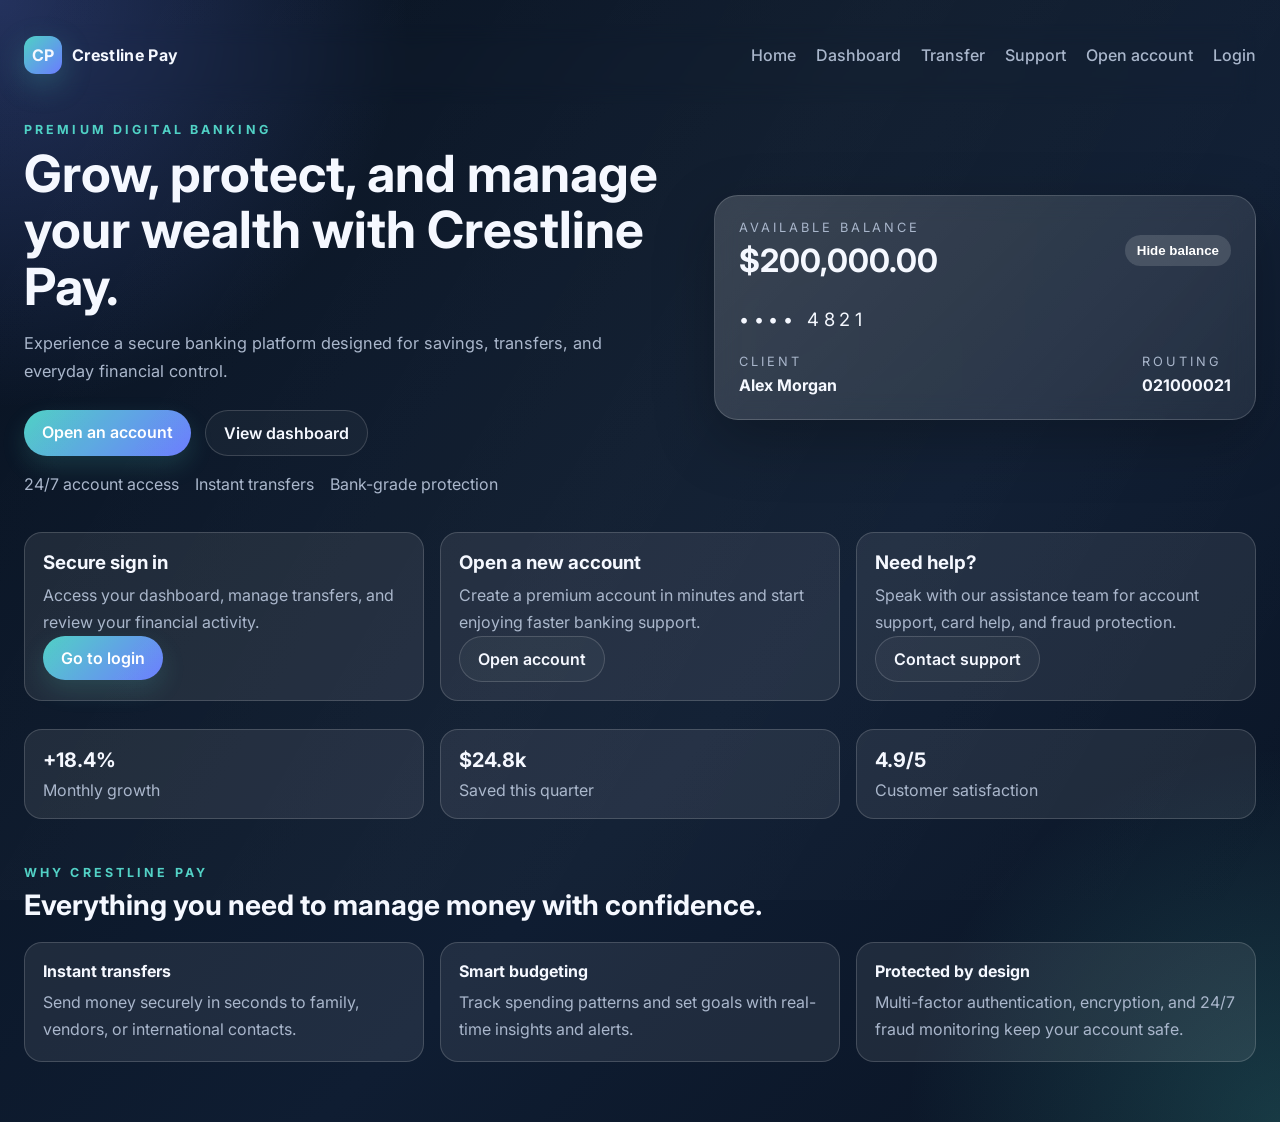
==== index.html @ 993b6856 "Initial banking site upload" ====
<!DOCTYPE html>
<html lang="en">
  <head>
    <meta charset="UTF-8" />
    <meta name="viewport" content="width=device-width, initial-scale=1.0" />
    <title>Crestline Pay</title>
    <meta name="description" content="A professional digital banking experience by Crestline Pay." />
    <link rel="preconnect" href="https://fonts.googleapis.com" />
    <link rel="preconnect" href="https://fonts.gstatic.com" crossorigin />
    <link href="https://fonts.googleapis.com/css2?family=Inter:wght@400;500;600;700;800&display=swap" rel="stylesheet" />
    <link rel="stylesheet" href="styles.css" />
  </head>
  <body>
    <div class="page-shell">
      <header class="topbar">
        <a class="brand" href="index.html">
          <span class="brand-mark">CP</span>
          <span>Crestline Pay</span>
        </a>
        <nav class="nav-links">
          <a href="index.html">Home</a>
          <a href="dashboard.html">Dashboard</a>
          <a href="transfer.html">Transfer</a>
          <a href="support.html">Support</a>
          <a href="open-account.html">Open account</a>
          <a href="login.html">Login</a>
        </nav>
      </header>

      <main>
        <section class="hero">
          <div class="hero-copy">
            <p class="eyebrow">Premium digital banking</p>
            <h1>Grow, protect, and manage your wealth with Crestline Pay.</h1>
            <p class="lead">
              Experience a secure banking platform designed for savings, transfers, and everyday financial control.
            </p>
            <div class="hero-actions">
              <a class="btn btn-primary" href="open-account.html">Open an account</a>
              <a class="btn btn-secondary" href="dashboard.html">View dashboard</a>
            </div>
            <ul class="trust-list">
              <li>24/7 account access</li>
              <li>Instant transfers</li>
              <li>Bank-grade protection</li>
            </ul>
          </div>

          <div class="hero-card">
            <div class="card-top">
              <div>
                <p class="card-label">Available balance</p>
                <h2 id="balanceValue">$200,000.00</h2>
              </div>
              <button id="toggleBalance" class="mini-btn">Hide balance</button>
            </div>
            <div class="card-chip">•••• 4821</div>
            <div class="card-details">
              <div>
                <p class="card-label">Client</p>
                <strong>Alex Morgan</strong>
              </div>
              <div>
                <p class="card-label">Routing</p>
                <strong>021000021</strong>
              </div>
            </div>
          </div>
        </section>

        <section class="action-grid">
          <article class="page-card">
            <h3>Secure sign in</h3>
            <p>Access your dashboard, manage transfers, and review your financial activity.</p>
            <a class="btn btn-primary" href="login.html">Go to login</a>
          </article>
          <article class="page-card">
            <h3>Open a new account</h3>
            <p>Create a premium account in minutes and start enjoying faster banking support.</p>
            <a class="btn btn-secondary" href="open-account.html">Open account</a>
          </article>
          <article class="page-card">
            <h3>Need help?</h3>
            <p>Speak with our assistance team for account support, card help, and fraud protection.</p>
            <a class="btn btn-secondary" href="support.html">Contact support</a>
          </article>
        </section>

        <section class="stats-grid" aria-label="Account highlights">
          <article>
            <strong>+18.4%</strong>
            <span>Monthly growth</span>
          </article>
          <article>
            <strong>$24.8k</strong>
            <span>Saved this quarter</span>
          </article>
          <article>
            <strong>4.9/5</strong>
            <span>Customer satisfaction</span>
          </article>
        </section>

        <section class="feature-section" id="features">
          <div class="section-heading">
            <p class="eyebrow">Why Crestline Pay</p>
            <h3>Everything you need to manage money with confidence.</h3>
          </div>

          <div class="feature-grid">
            <article class="feature-card">
              <h4>Instant transfers</h4>
              <p>Send money securely in seconds to family, vendors, or international contacts.</p>
            </article>
            <article class="feature-card">
              <h4>Smart budgeting</h4>
              <p>Track spending patterns and set goals with real-time insights and alerts.</p>
            </article>
            <article class="feature-card">
              <h4>Protected by design</h4>
              <p>Multi-factor authentication, encryption, and 24/7 fraud monitoring keep your account safe.</p>
            </article>
          </div>
        </section>
      </main>
    </div>

    <script src="script.js"></script>
  </body>
</html>
---- styles.css ----
:root {
  color-scheme: dark;
  --bg: #07111f;
  --panel: rgba(255, 255, 255, 0.08);
  --panel-strong: rgba(255, 255, 255, 0.14);
  --text: #f5f8ff;
  --muted: #a9b6cb;
  --accent: #4fd1c5;
  --accent-2: #6b7cff;
  --border: rgba(255, 255, 255, 0.16);
}

* {
  box-sizing: border-box;
}

body {
  margin: 0;
  font-family: 'Inter', sans-serif;
  color: var(--text);
  background:
    radial-gradient(circle at top left, rgba(111, 136, 255, 0.28), transparent 24%),
    radial-gradient(circle at bottom right, rgba(79, 209, 197, 0.2), transparent 22%),
    linear-gradient(135deg, var(--bg), #0f1d32 60%, #0a1424);
  min-height: 100vh;
  position: relative;
}

body::before {
  content: '';
  position: fixed;
  inset: 0;
  background: linear-gradient(120deg, transparent 0%, rgba(255,255,255,0.03) 50%, transparent 100%);
  pointer-events: none;
}

.page-shell {
  max-width: 1280px;
  margin: 0 auto;
  padding: 24px 24px 60px;
}

.topbar {
  display: flex;
  justify-content: space-between;
  align-items: center;
  padding: 12px 0 30px;
  position: sticky;
  top: 0;
  z-index: 10;
  backdrop-filter: blur(10px);
}

.brand {
  display: flex;
  align-items: center;
  gap: 10px;
  text-decoration: none;
  color: var(--text);
  font-weight: 700;
  letter-spacing: 0.02em;
}

.brand-mark {
  display: grid;
  place-items: center;
  width: 38px;
  height: 38px;
  border-radius: 12px;
  background: linear-gradient(135deg, var(--accent), var(--accent-2));
  box-shadow: 0 10px 30px rgba(79, 209, 197, 0.25);
}

.nav-links {
  display: flex;
  gap: 20px;
  flex-wrap: wrap;
}

.nav-links a {
  color: var(--muted);
  text-decoration: none;
  font-weight: 500;
  transition: color 0.2s ease;
}

.nav-links a:hover {
  color: var(--text);
}

.hero {
  display: grid;
  grid-template-columns: 1.1fr 0.9fr;
  gap: 28px;
  align-items: center;
  padding: 18px 0 28px;
}

.eyebrow {
  margin: 0 0 8px;
  color: var(--accent);
  text-transform: uppercase;
  letter-spacing: 0.25em;
  font-size: 0.78rem;
  font-weight: 700;
}

.hero h1 {
  margin: 0 0 12px;
  font-size: clamp(2rem, 4vw, 3.4rem);
  line-height: 1.1;
}

.lead {
  color: var(--muted);
  font-size: 1.02rem;
  line-height: 1.7;
  max-width: 620px;
  margin-bottom: 24px;
}

.hero-actions {
  display: flex;
  gap: 14px;
  flex-wrap: wrap;
  margin-bottom: 18px;
}

.btn {
  display: inline-block;
  padding: 12px 18px;
  border-radius: 999px;
  text-decoration: none;
  font-weight: 600;
  transition: transform 0.2s ease, box-shadow 0.2s ease;
}

.btn:hover {
  transform: translateY(-2px);
}

.btn-primary {
  background: linear-gradient(135deg, var(--accent), var(--accent-2));
  color: white;
  box-shadow: 0 10px 24px rgba(79, 209, 197, 0.16);
}

.btn-secondary {
  color: var(--text);
  border: 1px solid var(--border);
  background: rgba(255, 255, 255, 0.04);
}

.trust-list {
  list-style: none;
  display: flex;
  gap: 16px;
  padding: 0;
  margin: 0;
  color: var(--muted);
  flex-wrap: wrap;
}

.hero-card {
  padding: 24px;
  border-radius: 24px;
  background: linear-gradient(135deg, rgba(255,255,255,0.16), rgba(255,255,255,0.08));
  border: 1px solid var(--border);
  box-shadow: 0 20px 60px rgba(0, 0, 0, 0.25);
  backdrop-filter: blur(12px);
  animation: fadeUp 0.6s ease both;
}

.card-top, .card-details {
  display: flex;
  justify-content: space-between;
  align-items: center;
}

.card-label {
  margin: 0 0 6px;
  font-size: 0.8rem;
  text-transform: uppercase;
  letter-spacing: 0.23em;
  color: var(--muted);
}

.hero-card h2 {
  margin: 0;
  font-size: 2rem;
}

.mini-btn {
  border: 0;
  border-radius: 999px;
  padding: 8px 12px;
  font-weight: 600;
  color: white;
  background: rgba(255, 255, 255, 0.14);
  cursor: pointer;
}

.card-chip {
  margin: 28px 0 24px;
  font-size: 1.15rem;
  letter-spacing: 0.25em;
}

.dashboard-panel {
  display: grid;
  grid-template-columns: 0.9fr 1.1fr;
  gap: 18px;
  margin: 8px 0 28px;
}

.panel-card {
  background: var(--panel);
  border: 1px solid var(--border);
  border-radius: 20px;
  padding: 20px;
}

.login-card h3, .account-card h3 {
  margin: 0 0 8px;
}

.login-card p, .account-card p, .login-card small {
  color: var(--muted);
}

.login-card form {
  display: grid;
  gap: 12px;
  margin: 16px 0;
}

.login-card input {
  padding: 12px 14px;
  border-radius: 12px;
  border: 1px solid var(--border);
  background: rgba(255, 255, 255, 0.06);
  color: var(--text);
}

.login-card button {
  padding: 12px 14px;
  border: 0;
  border-radius: 12px;
  background: linear-gradient(135deg, var(--accent), var(--accent-2));
  color: white;
  font-weight: 700;
  cursor: pointer;
}

.dashboard-header {
  display: flex;
  justify-content: space-between;
  align-items: center;
  margin-bottom: 16px;
}

.status-pill, .pill {
  padding: 7px 10px;
  border-radius: 999px;
  background: rgba(79, 209, 197, 0.18);
  color: var(--accent);
  font-size: 0.85rem;
}

.summary-grid {
  display: grid;
  grid-template-columns: repeat(3, minmax(0, 1fr));
  gap: 12px;
  margin-bottom: 16px;
}

.summary-grid article {
  padding: 12px;
  border-radius: 14px;
  background: rgba(255, 255, 255, 0.05);
}

.summary-grid strong {
  font-size: 1.1rem;
}

.transaction-box {
  padding: 14px;
  border-radius: 14px;
  background: rgba(255, 255, 255, 0.05);
}

.transaction-title {
  display: flex;
  justify-content: space-between;
  align-items: center;
  margin-bottom: 10px;
}

.transaction-title a {
  color: var(--accent);
  text-decoration: none;
}

.transaction-box ul {
  list-style: none;
  padding: 0;
  margin: 0;
  display: grid;
  gap: 10px;
}

.transaction-box li {
  display: flex;
  justify-content: space-between;
  color: var(--muted);
}

.transaction-box strong {
  color: var(--text);
}

.stats-grid {
  display: grid;
  grid-template-columns: repeat(3, minmax(0, 1fr));
  gap: 16px;
  margin: 14px 0 34px;
}

.stats-grid article, .feature-card, .page-card, .form-card, .dashboard-card {
  background: var(--panel);
  border: 1px solid var(--border);
  border-radius: 18px;
  padding: 18px;
  transition: transform 0.2s ease, border-color 0.2s ease;
}

.stats-grid article:hover, .feature-card:hover, .page-card:hover, .form-card:hover, .dashboard-card:hover {
  transform: translateY(-3px);
  border-color: rgba(79, 209, 197, 0.45);
}

.stats-grid strong {
  display: block;
  font-size: 1.25rem;
  margin-bottom: 8px;
}

.stats-grid span {
  color: var(--muted);
}

.feature-section {
  padding-top: 12px;
}

.section-heading h3 {
  font-size: clamp(1.4rem, 2.2vw, 1.8rem);
  margin: 4px 0 20px;
}

.feature-grid {
  display: grid;
  grid-template-columns: repeat(3, minmax(0, 1fr));
  gap: 16px;
}

.feature-card h4, .page-card h3, .form-card h3, .dashboard-card h3 {
  margin: 0 0 8px;
}

.feature-card p, .page-card p, .form-card p {
  margin: 0;
  color: var(--muted);
  line-height: 1.7;
}

.action-grid {
  display: grid;
  grid-template-columns: repeat(3, minmax(0, 1fr));
  gap: 16px;
  margin: 10px 0 28px;
}

.form-card form {
  display: grid;
  gap: 12px;
  margin-top: 14px;
}

.form-card input,
.form-card select,
.form-card textarea {
  width: 100%;
  padding: 12px 14px;
  border-radius: 12px;
  border: 1px solid var(--border);
  background: rgba(255, 255, 255, 0.06);
  color: var(--text);
}

.form-card button {
  border: 0;
  border-radius: 12px;
  padding: 12px 14px;
  font-weight: 700;
  color: white;
  cursor: pointer;
  background: linear-gradient(135deg, var(--accent), var(--accent-2));
}

.dashboard-layout {
  display: grid;
  grid-template-columns: 0.95fr 1.05fr;
  gap: 16px;
}

.dashboard-card .card-row {
  display: flex;
  justify-content: space-between;
  align-items: center;
  margin-bottom: 10px;
}

.quick-actions {
  display: flex;
  gap: 10px;
  flex-wrap: wrap;
  margin: 14px 0;
}

.quick-actions a {
  text-decoration: none;
}

.service-list {
  display: grid;
  gap: 10px;
  margin-top: 12px;
}

.service-list div {
  padding: 12px 14px;
  border-radius: 12px;
  background: rgba(255, 255, 255, 0.05);
}

.dashboard-shell {
  display: grid;
  grid-template-columns: 280px 1fr;
  gap: 20px;
  margin-top: 10px;
}

.sidebar {
  background: linear-gradient(160deg, rgba(79, 209, 197, 0.16), rgba(107, 124, 255, 0.14));
  border: 1px solid var(--border);
  border-radius: 24px;
  padding: 20px;
  box-shadow: 0 18px 45px rgba(0,0,0,0.18);
}

.sidebar h3 {
  margin: 0 0 8px;
}

.sidebar ul {
  list-style: none;
  padding: 0;
  margin: 16px 0 0;
  display: grid;
  gap: 10px;
}

.sidebar li {
  padding: 10px 12px;
  border-radius: 12px;
  background: rgba(255,255,255,0.06);
  color: var(--muted);
}

.metric-grid {
  display: grid;
  grid-template-columns: repeat(3, minmax(0, 1fr));
  gap: 16px;
  margin-bottom: 16px;
}

.metric-card {
  padding: 18px;
  border-radius: 18px;
  background: var(--panel);
  border: 1px solid var(--border);
}

.metric-card strong {
  display: block;
  font-size: 1.25rem;
  margin-top: 8px;
}

.chart-card {
  padding: 20px;
  border-radius: 20px;
  background: var(--panel);
  border: 1px solid var(--border);
}

.chart-bars {
  display: flex;
  align-items: flex-end;
  gap: 12px;
  height: 180px;
  margin-top: 16px;
}

.chart-bars div {
  flex: 1;
  border-radius: 12px 12px 4px 4px;
  background: linear-gradient(180deg, var(--accent), var(--accent-2));
  min-height: 26px;
  animation: rise 0.8s ease forwards;
  opacity: 0.9;
}

.chart-bars span {
  display: block;
  margin-top: 8px;
  text-align: center;
  color: var(--muted);
  font-size: 0.85rem;
}

.success-text {
  color: var(--accent);
  font-weight: 600;
}

@keyframes fadeUp {
  from {
    opacity: 0;
    transform: translateY(12px);
  }
  to {
    opacity: 1;
    transform: translateY(0);
  }
}

@keyframes rise {
  from {
    height: 0;
    opacity: 0;
  }
  to {
    opacity: 0.9;
  }
}

@media (max-width: 860px) {
  .hero,
  .dashboard-panel,
  .feature-grid,
  .stats-grid,
  .action-grid,
  .dashboard-layout,
  .metric-grid,
  .dashboard-shell {
    grid-template-columns: 1fr;
  }

  .hero {
    gap: 20px;
  }
}

@media (max-width: 600px) {
  .topbar {
    flex-direction: column;
    align-items: flex-start;
    gap: 10px;
  }

  .page-shell {
    padding: 18px 16px 40px;
  }

  .nav-links {
    gap: 12px;
    flex-wrap: wrap;
  }

  .summary-grid {
    grid-template-columns: 1fr;
  }
}
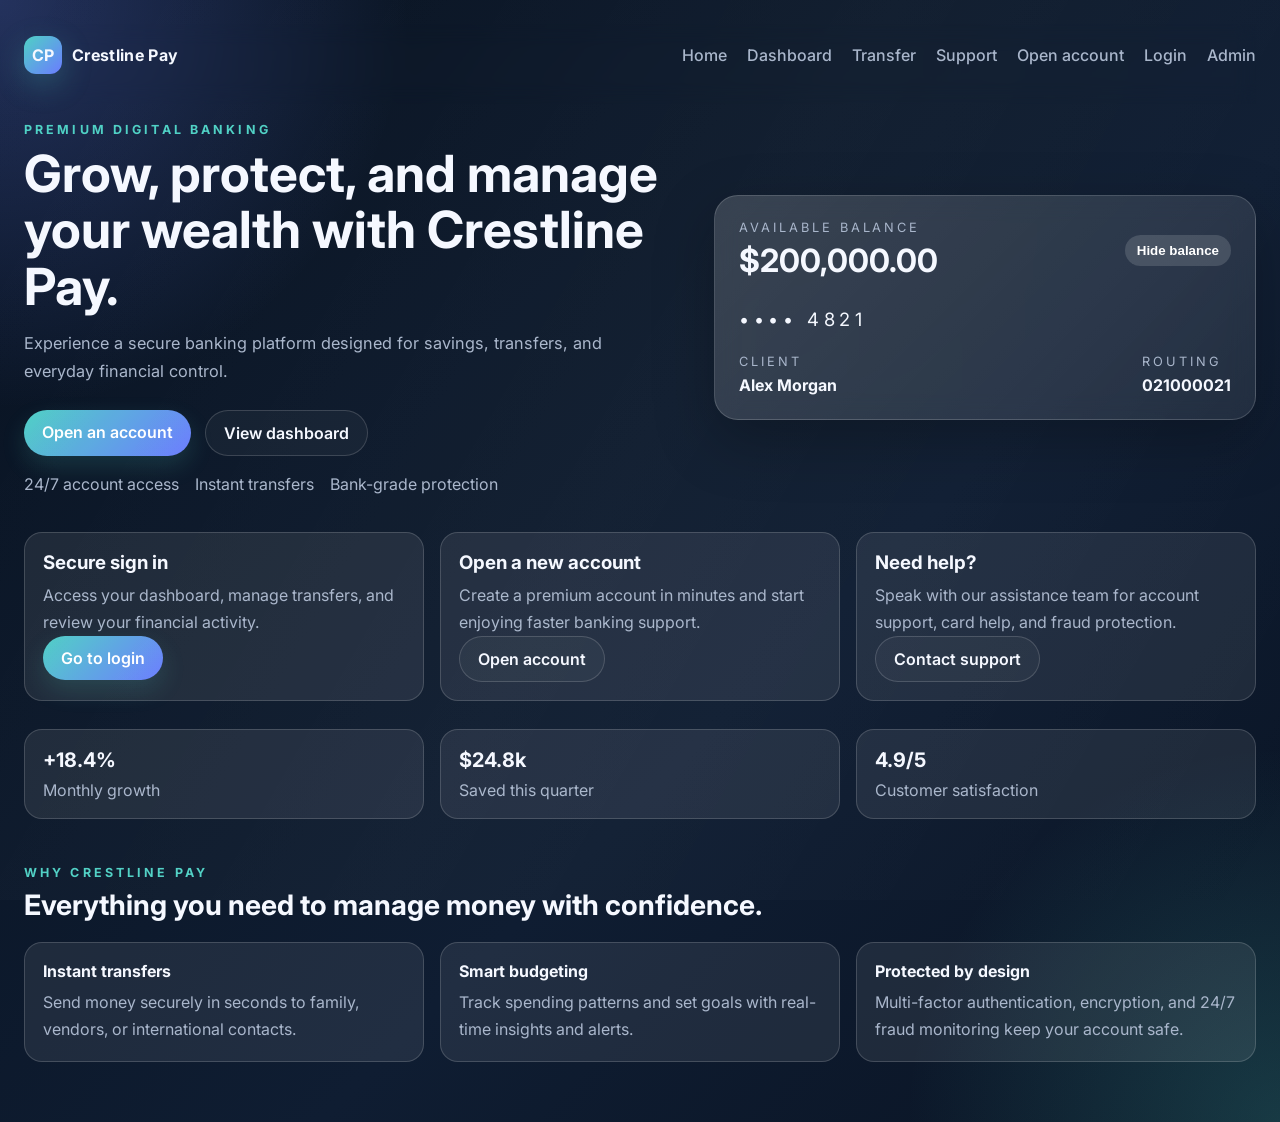
==== commit 4bbf71d4: "Add admin portal links" ====
--- a/index.html
+++ b/index.html
@@ -24,6 +24,7 @@
           <a href="support.html">Support</a>
           <a href="open-account.html">Open account</a>
           <a href="login.html">Login</a>
+          <a href="admin-login.html">Admin</a>
         </nav>
       </header>
 
--- a/styles.css
+++ b/styles.css
@@ -536,6 +536,68 @@
   font-weight: 600;
 }
 
+.auth-center {
+  display: grid;
+  place-items: center;
+  min-height: 65vh;
+}
+
+.auth-card {
+  width: min(100%, 520px);
+  padding: 28px;
+  border-radius: 24px;
+  background: var(--panel);
+  border: 1px solid var(--border);
+  box-shadow: 0 20px 60px rgba(0, 0, 0, 0.2);
+}
+
+.helper-text {
+  color: var(--muted);
+  font-size: 0.92rem;
+  margin-top: 10px;
+}
+
+.error-text {
+  color: #ff7f90;
+  margin-top: 10px;
+  font-weight: 600;
+}
+
+.admin-grid {
+  display: grid;
+  grid-template-columns: 1.2fr 0.8fr;
+  gap: 18px;
+}
+
+.admin-card {
+  background: var(--panel);
+  border: 1px solid var(--border);
+  border-radius: 22px;
+  padding: 20px;
+  box-shadow: 0 18px 45px rgba(0, 0, 0, 0.16);
+}
+
+.admin-card.wide {
+  grid-column: 1 / -1;
+}
+
+.admin-card table {
+  width: 100%;
+  border-collapse: collapse;
+  margin-top: 10px;
+}
+
+.admin-card th,
+.admin-card td {
+  text-align: left;
+  padding: 10px 8px;
+  border-bottom: 1px solid rgba(255,255,255,0.08);
+}
+
+.compact {
+  margin-top: 12px;
+}
+
 @keyframes fadeUp {
   from {
     opacity: 0;
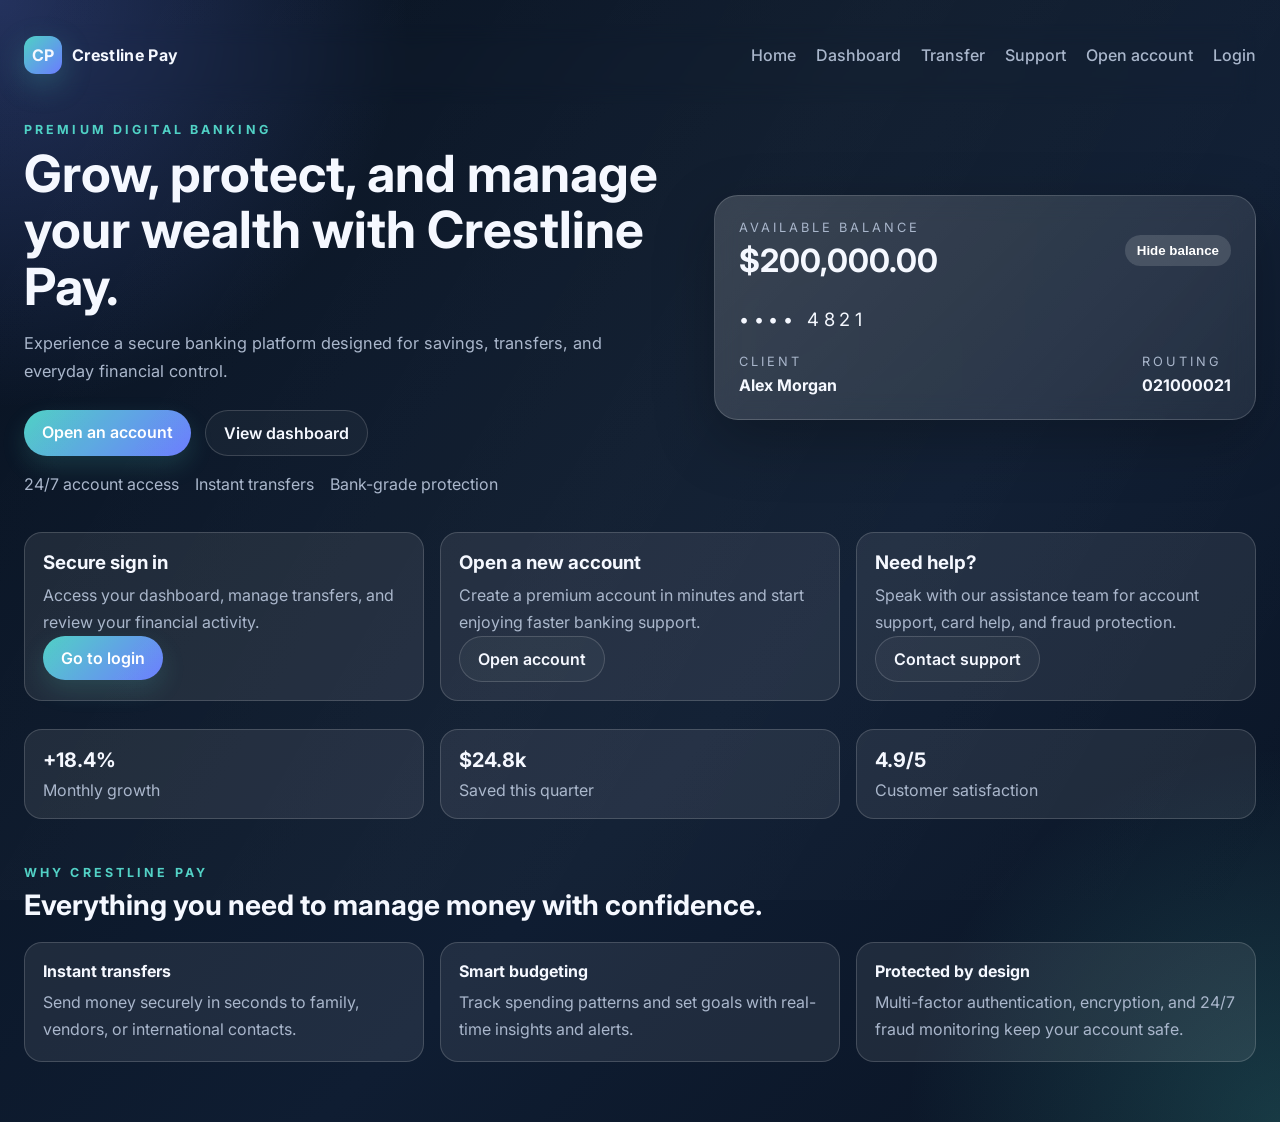
==== commit e9f3f6b7: "Hide admin access from public pages" ====
--- a/index.html
+++ b/index.html
@@ -24,7 +24,6 @@
           <a href="support.html">Support</a>
           <a href="open-account.html">Open account</a>
           <a href="login.html">Login</a>
-          <a href="admin-login.html">Admin</a>
         </nav>
       </header>
 
